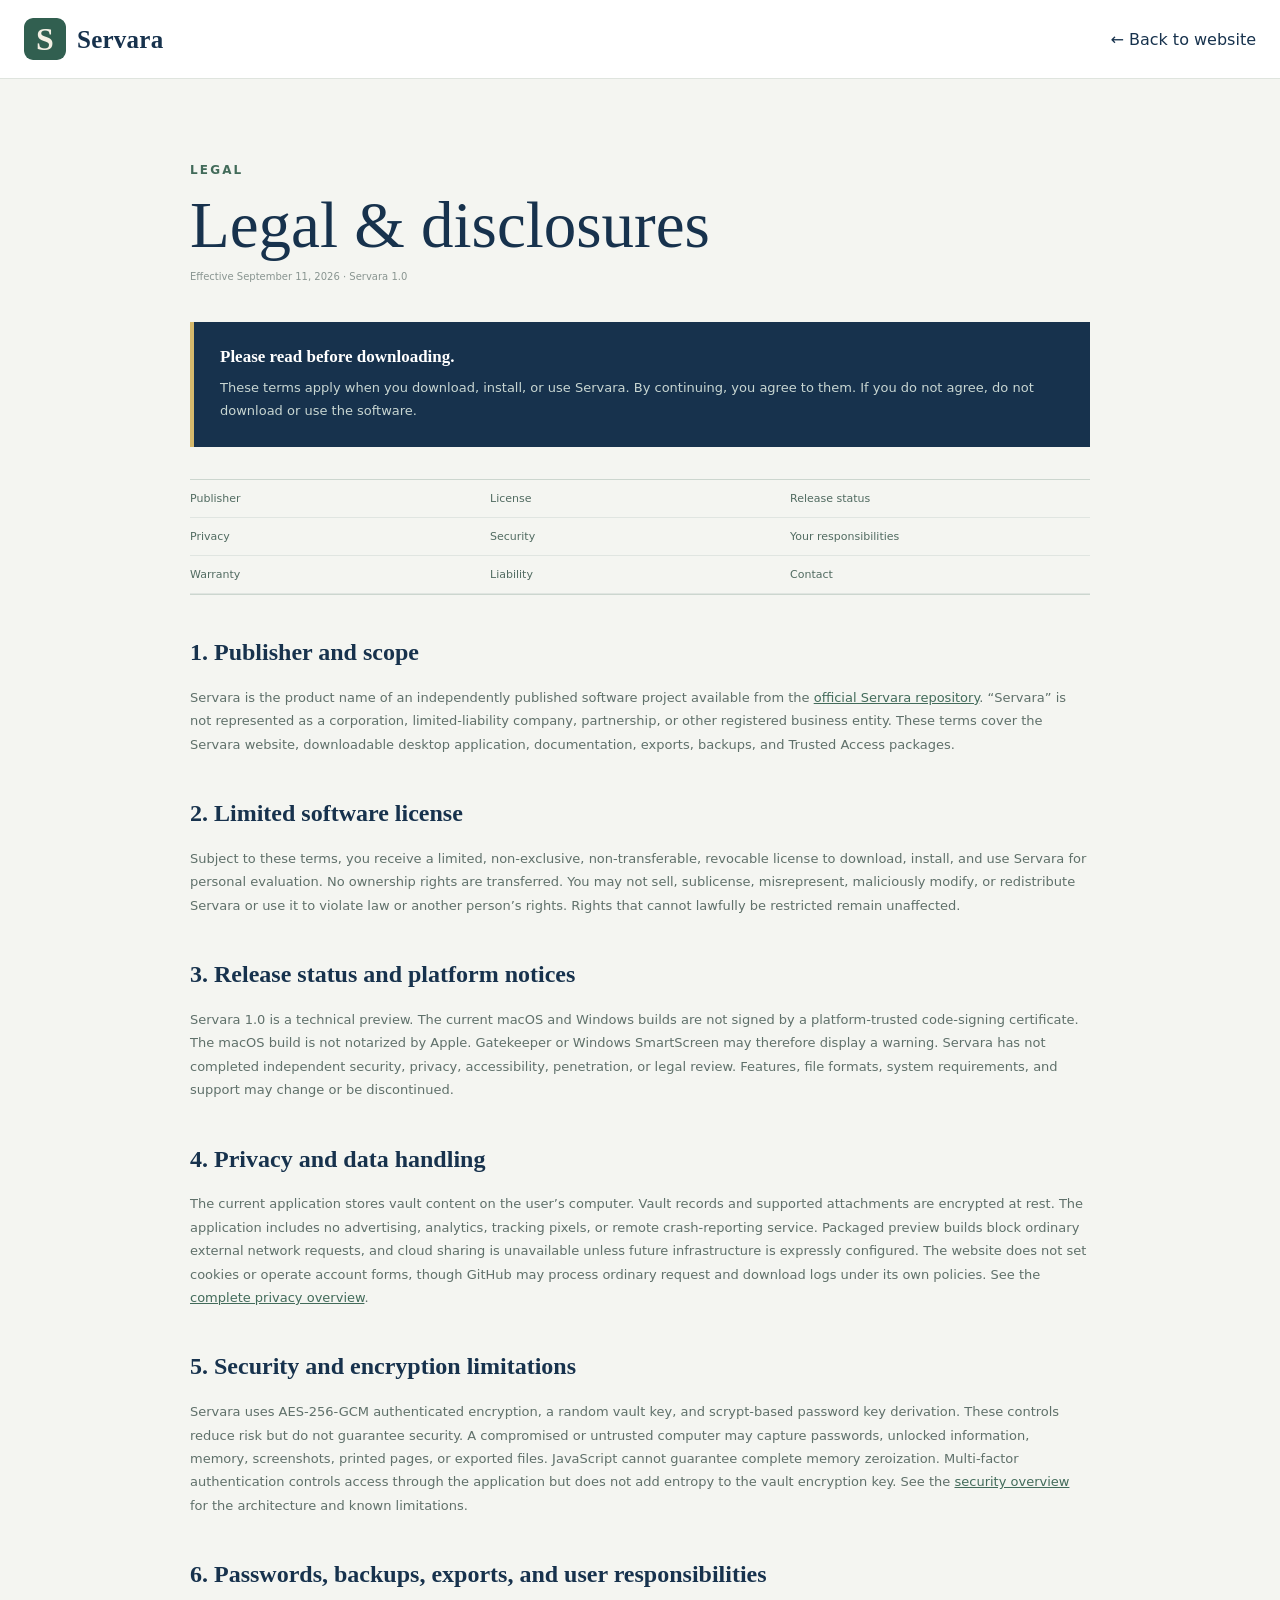
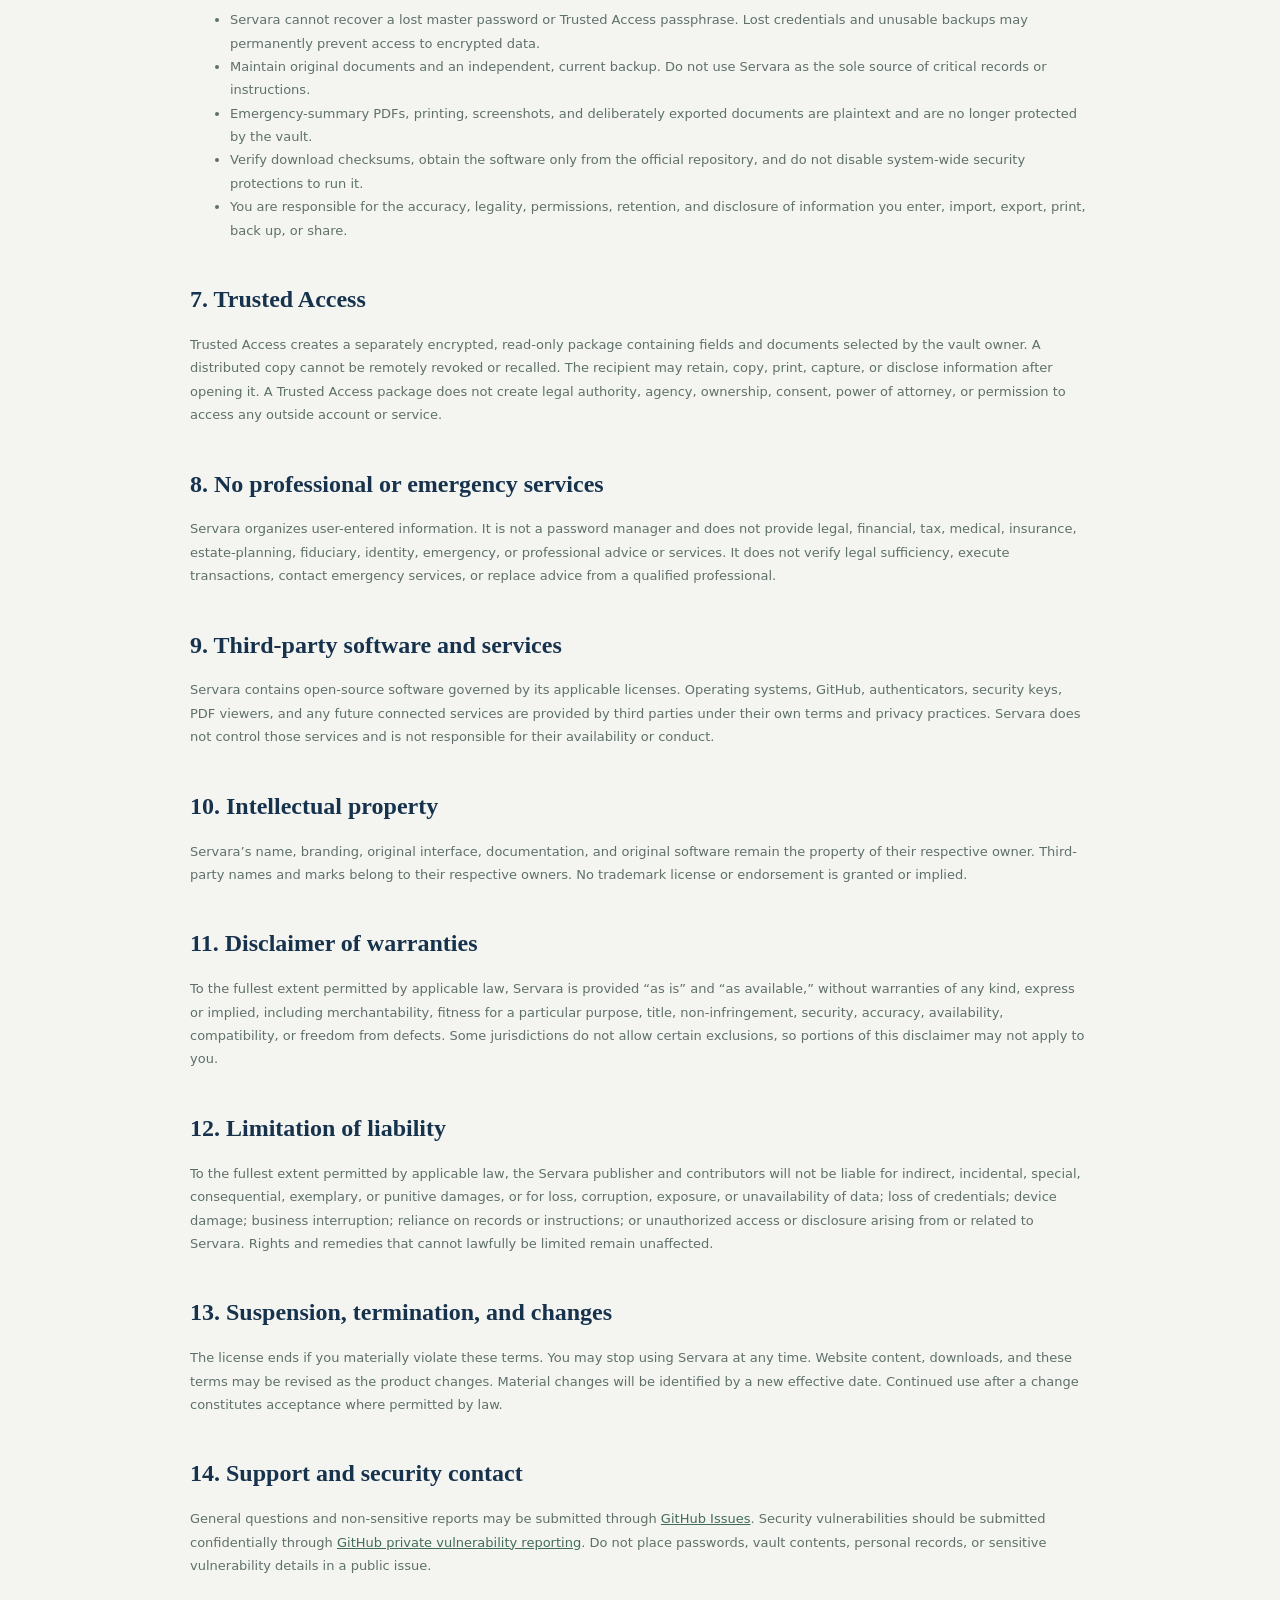
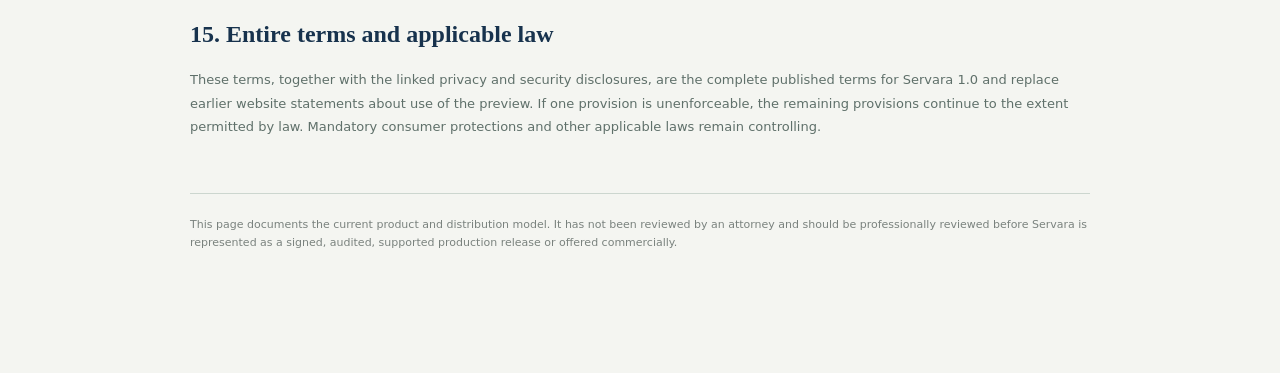
==== legal.html @ 9e3d4a1d "Add consolidated legal disclosures and simplify downloads" ====
<!doctype html>
<html lang="en">
  <head>
    <meta charset="UTF-8" />
    <meta name="viewport" content="width=device-width, initial-scale=1.0" />
    <meta
      name="description"
      content="Servara software terms, privacy information, security disclosures, and legal notices."
    />
    <link rel="icon" href="assets/servara-mark.svg" type="image/svg+xml" />
    <link rel="stylesheet" href="styles.css" />
    <title>Legal & Disclosures — Servara</title>
  </head>
  <body class="legal-page">
    <header class="site-header legal-header">
      <div class="nav-shell">
        <a class="wordmark" href="index.html"
          ><img src="assets/servara-mark.svg" alt="" width="42" height="42" /><span
            >Servara</span
          ></a
        ><a href="index.html">← Back to website</a>
      </div>
    </header>
    <main class="legal-main legal-complete">
      <span class="eyebrow">LEGAL</span>
      <h1>Legal & disclosures</h1>
      <p class="updated">Effective September 11, 2026 · Servara 1.0</p>

      <div class="legal-notice">
        <strong>Please read before downloading.</strong>
        <p>
          These terms apply when you download, install, or use Servara. By continuing, you agree to
          them. If you do not agree, do not download or use the software.
        </p>
      </div>

      <nav class="legal-toc" aria-label="Legal page contents">
        <a href="#publisher">Publisher</a><a href="#license">License</a
        ><a href="#release-status">Release status</a><a href="#privacy">Privacy</a
        ><a href="#security">Security</a><a href="#responsibilities">Your responsibilities</a
        ><a href="#warranty">Warranty</a><a href="#liability">Liability</a
        ><a href="#contact">Contact</a>
      </nav>

      <section id="publisher">
        <h2>1. Publisher and scope</h2>
        <p>
          Servara is the product name of an independently published software project available from
          the <a href="https://github.com/amrithasb/servara">official Servara repository</a>.
          “Servara” is not represented as a corporation, limited-liability company, partnership, or
          other registered business entity. These terms cover the Servara website, downloadable
          desktop application, documentation, exports, backups, and Trusted Access packages.
        </p>
      </section>

      <section id="license">
        <h2>2. Limited software license</h2>
        <p>
          Subject to these terms, you receive a limited, non-exclusive, non-transferable, revocable
          license to download, install, and use Servara for personal evaluation. No ownership rights
          are transferred. You may not sell, sublicense, misrepresent, maliciously modify, or
          redistribute Servara or use it to violate law or another person’s rights. Rights that
          cannot lawfully be restricted remain unaffected.
        </p>
      </section>

      <section id="release-status">
        <h2>3. Release status and platform notices</h2>
        <p>
          Servara 1.0 is a technical preview. The current macOS and Windows builds are not signed by
          a platform-trusted code-signing certificate. The macOS build is not notarized by Apple.
          Gatekeeper or Windows SmartScreen may therefore display a warning. Servara has not
          completed independent security, privacy, accessibility, penetration, or legal review.
          Features, file formats, system requirements, and support may change or be discontinued.
        </p>
      </section>

      <section id="privacy">
        <h2>4. Privacy and data handling</h2>
        <p>
          The current application stores vault content on the user’s computer. Vault records and
          supported attachments are encrypted at rest. The application includes no advertising,
          analytics, tracking pixels, or remote crash-reporting service. Packaged preview builds
          block ordinary external network requests, and cloud sharing is unavailable unless future
          infrastructure is expressly configured. The website does not set cookies or operate
          account forms, though GitHub may process ordinary request and download logs under its own
          policies. See the <a href="privacy.html">complete privacy overview</a>.
        </p>
      </section>

      <section id="security">
        <h2>5. Security and encryption limitations</h2>
        <p>
          Servara uses AES-256-GCM authenticated encryption, a random vault key, and scrypt-based
          password key derivation. These controls reduce risk but do not guarantee security. A
          compromised or untrusted computer may capture passwords, unlocked information, memory,
          screenshots, printed pages, or exported files. JavaScript cannot guarantee complete memory
          zeroization. Multi-factor authentication controls access through the application but does
          not add entropy to the vault encryption key. See the
          <a href="security.html">security overview</a> for the architecture and known limitations.
        </p>
      </section>

      <section id="responsibilities">
        <h2>6. Passwords, backups, exports, and user responsibilities</h2>
        <ul>
          <li>
            Servara cannot recover a lost master password or Trusted Access passphrase. Lost
            credentials and unusable backups may permanently prevent access to encrypted data.
          </li>
          <li>
            Maintain original documents and an independent, current backup. Do not use Servara as
            the sole source of critical records or instructions.
          </li>
          <li>
            Emergency-summary PDFs, printing, screenshots, and deliberately exported documents are
            plaintext and are no longer protected by the vault.
          </li>
          <li>
            Verify download checksums, obtain the software only from the official repository, and do
            not disable system-wide security protections to run it.
          </li>
          <li>
            You are responsible for the accuracy, legality, permissions, retention, and disclosure
            of information you enter, import, export, print, back up, or share.
          </li>
        </ul>
      </section>

      <section>
        <h2>7. Trusted Access</h2>
        <p>
          Trusted Access creates a separately encrypted, read-only package containing fields and
          documents selected by the vault owner. A distributed copy cannot be remotely revoked or
          recalled. The recipient may retain, copy, print, capture, or disclose information after
          opening it. A Trusted Access package does not create legal authority, agency, ownership,
          consent, power of attorney, or permission to access any outside account or service.
        </p>
      </section>

      <section>
        <h2>8. No professional or emergency services</h2>
        <p>
          Servara organizes user-entered information. It is not a password manager and does not
          provide legal, financial, tax, medical, insurance, estate-planning, fiduciary, identity,
          emergency, or professional advice or services. It does not verify legal sufficiency,
          execute transactions, contact emergency services, or replace advice from a qualified
          professional.
        </p>
      </section>

      <section>
        <h2>9. Third-party software and services</h2>
        <p>
          Servara contains open-source software governed by its applicable licenses. Operating
          systems, GitHub, authenticators, security keys, PDF viewers, and any future connected
          services are provided by third parties under their own terms and privacy practices.
          Servara does not control those services and is not responsible for their availability or
          conduct.
        </p>
      </section>

      <section>
        <h2>10. Intellectual property</h2>
        <p>
          Servara’s name, branding, original interface, documentation, and original software remain
          the property of their respective owner. Third-party names and marks belong to their
          respective owners. No trademark license or endorsement is granted or implied.
        </p>
      </section>

      <section id="warranty">
        <h2>11. Disclaimer of warranties</h2>
        <p>
          To the fullest extent permitted by applicable law, Servara is provided “as is” and “as
          available,” without warranties of any kind, express or implied, including merchantability,
          fitness for a particular purpose, title, non-infringement, security, accuracy,
          availability, compatibility, or freedom from defects. Some jurisdictions do not allow
          certain exclusions, so portions of this disclaimer may not apply to you.
        </p>
      </section>

      <section id="liability">
        <h2>12. Limitation of liability</h2>
        <p>
          To the fullest extent permitted by applicable law, the Servara publisher and contributors
          will not be liable for indirect, incidental, special, consequential, exemplary, or
          punitive damages, or for loss, corruption, exposure, or unavailability of data; loss of
          credentials; device damage; business interruption; reliance on records or instructions; or
          unauthorized access or disclosure arising from or related to Servara. Rights and remedies
          that cannot lawfully be limited remain unaffected.
        </p>
      </section>

      <section>
        <h2>13. Suspension, termination, and changes</h2>
        <p>
          The license ends if you materially violate these terms. You may stop using Servara at any
          time. Website content, downloads, and these terms may be revised as the product changes.
          Material changes will be identified by a new effective date. Continued use after a change
          constitutes acceptance where permitted by law.
        </p>
      </section>

      <section id="contact">
        <h2>14. Support and security contact</h2>
        <p>
          General questions and non-sensitive reports may be submitted through
          <a href="https://github.com/amrithasb/servara/issues">GitHub Issues</a>. Security
          vulnerabilities should be submitted confidentially through
          <a href="https://github.com/amrithasb/servara/security/advisories/new"
            >GitHub private vulnerability reporting</a
          >. Do not place passwords, vault contents, personal records, or sensitive vulnerability
          details in a public issue.
        </p>
      </section>

      <section>
        <h2>15. Entire terms and applicable law</h2>
        <p>
          These terms, together with the linked privacy and security disclosures, are the complete
          published terms for Servara 1.0 and replace earlier website statements about use of the
          preview. If one provision is unenforceable, the remaining provisions continue to the
          extent permitted by law. Mandatory consumer protections and other applicable laws remain
          controlling.
        </p>
      </section>

      <div class="legal-review-note">
        This page documents the current product and distribution model. It has not been reviewed by
        an attorney and should be professionally reviewed before Servara is represented as a signed,
        audited, supported production release or offered commercially.
      </div>
    </main>
  </body>
</html>
---- styles.css ----
:root {
  color: #19334b;
  background: #f4f5f1;
  font-family:
    Inter,
    ui-sans-serif,
    system-ui,
    -apple-system,
    BlinkMacSystemFont,
    'Segoe UI',
    sans-serif;
  font-synthesis: none;
  --navy: #17324d;
  --navy-deep: #10283d;
  --green: #668a78;
  --green-dark: #426b5a;
  --green-deep: #284c42;
  --green-soft: #e8f0ea;
  --cream: #f4f5f1;
  --cream-deep: #ecece4;
  --gold: #d5b96c;
  --border: #dfe4de;
  --muted: #667781;
  --white: #fff;
  --danger: #a85248;
  --shadow: 0 24px 70px rgba(20, 47, 39, 0.14);
}

* {
  box-sizing: border-box;
}
html {
  scroll-behavior: smooth;
}
body {
  margin: 0;
  min-width: 320px;
  overflow-x: hidden;
  color: var(--navy);
  background: var(--cream);
}
body.dialog-open {
  overflow: hidden;
}
a {
  color: inherit;
  text-decoration: none;
}
button,
input {
  font: inherit;
}
button,
a {
  -webkit-tap-highlight-color: transparent;
}
img {
  max-width: 100%;
  display: block;
}
::selection {
  color: white;
  background: var(--green-dark);
}
:focus-visible {
  outline: 3px solid rgba(47, 117, 97, 0.4);
  outline-offset: 3px;
}
.sr-only {
  position: absolute;
  width: 1px;
  height: 1px;
  padding: 0;
  margin: -1px;
  overflow: hidden;
  clip: rect(0, 0, 0, 0);
  white-space: nowrap;
  border: 0;
}
.skip-link {
  position: fixed;
  left: 16px;
  top: -80px;
  z-index: 100;
  padding: 12px 18px;
  border-radius: 8px;
  color: white;
  background: var(--navy);
  transition: top 0.2s;
}
.skip-link:focus {
  top: 16px;
}
.shell {
  width: min(1180px, calc(100% - 48px));
  margin-inline: auto;
}
.section {
  padding: 120px 0;
}
.eyebrow {
  display: inline-block;
  color: var(--green-dark);
  font-size: 12px;
  font-weight: 800;
  letter-spacing: 0.18em;
  text-transform: uppercase;
}
.eyebrow.light {
  color: #a9c8b8;
}

.site-header {
  position: fixed;
  inset: 0 0 auto;
  z-index: 50;
  padding: 18px 0;
  color: white;
  transition: 0.25s ease;
}
.site-header.scrolled {
  padding: 10px 0;
  color: var(--navy);
  background: rgba(244, 245, 241, 0.92);
  border-bottom: 1px solid rgba(23, 50, 77, 0.08);
  backdrop-filter: blur(18px);
}
.nav-shell {
  width: min(1260px, calc(100% - 48px));
  margin-inline: auto;
  display: flex;
  align-items: center;
  justify-content: space-between;
}
.wordmark {
  display: inline-flex;
  align-items: center;
  gap: 11px;
  font:
    700 25px/1 'Times New Roman',
    Times,
    serif;
  letter-spacing: 0.01em;
}
.wordmark img {
  border-radius: 9px;
}
#site-nav {
  display: flex;
  align-items: center;
  gap: 32px;
  font-size: 13px;
  font-weight: 650;
}
#site-nav a {
  opacity: 0.78;
  transition:
    opacity 0.18s,
    transform 0.18s;
}
#site-nav a:hover {
  opacity: 1;
  transform: translateY(-1px);
}
#site-nav .nav-download {
  padding: 11px 18px;
  opacity: 1;
  border: 1px solid rgba(255, 255, 255, 0.35);
  border-radius: 10px;
}
.site-header.scrolled #site-nav .nav-download {
  color: white;
  background: var(--green-dark);
  border-color: var(--green-dark);
}
.menu-button {
  display: none;
  width: 44px;
  height: 44px;
  padding: 11px;
  border: 0;
  border-radius: 10px;
  background: transparent;
}
.menu-button > span:not(.sr-only) {
  display: block;
  height: 2px;
  margin: 5px 0;
  background: currentColor;
}

.hero {
  position: relative;
  min-height: 760px;
  padding: 145px 0 82px;
  overflow: hidden;
  color: white;
  background: linear-gradient(110deg, #122c43 0%, #16364a 68%, #21463f 100%);
}
.hero::before {
  content: '';
  position: absolute;
  inset: 0;
  opacity: 0.08;
  background-image:
    linear-gradient(rgba(255, 255, 255, 0.05) 1px, transparent 1px),
    linear-gradient(90deg, rgba(255, 255, 255, 0.05) 1px, transparent 1px);
  background-size: 96px 96px;
  mask-image: linear-gradient(to right, #000, transparent 70%);
}
.hero-glow {
  display: none;
}
.glow-one {
  width: 620px;
  height: 620px;
  right: -180px;
  top: -220px;
  background: rgba(112, 156, 133, 0.16);
}
.glow-two {
  width: 420px;
  height: 420px;
  left: 33%;
  bottom: -330px;
  background: rgba(213, 185, 108, 0.12);
}
.hero-grid {
  position: relative;
  z-index: 1;
  display: grid;
  grid-template-columns: minmax(400px, 0.92fr) minmax(0, 1.18fr);
  align-items: center;
  gap: 64px;
}
.status-pill {
  display: inline-flex;
  align-items: center;
  gap: 9px;
  padding: 0;
  color: #dbe9e1;
  background: transparent;
  font-size: 11px;
  font-weight: 700;
  letter-spacing: 0.1em;
  text-transform: uppercase;
}
.status-pill span {
  width: 6px;
  height: 6px;
  border-radius: 50%;
  background: #8fc4a5;
}
.hero h1 {
  max-width: 520px;
  margin: 28px 0 24px;
  font:
    500 clamp(48px, 4.8vw, 68px)/1.02 Georgia,
    'Times New Roman',
    serif;
  letter-spacing: -0.035em;
}
.hero-lede {
  max-width: 500px;
  margin: 0;
  color: #c6d4d1;
  font-size: 16px;
  line-height: 1.7;
}
.hero-actions {
  display: flex;
  align-items: center;
  gap: 13px;
  margin-top: 36px;
}
.button {
  min-height: 52px;
  display: inline-flex;
  align-items: center;
  justify-content: center;
  gap: 10px;
  padding: 0 23px;
  border: 1px solid transparent;
  border-radius: 7px;
  cursor: pointer;
  font-size: 13px;
  font-weight: 750;
  transition:
    transform 0.18s,
    box-shadow 0.18s,
    background 0.18s;
}
.button:hover {
  transform: translateY(-1px);
}
.button svg {
  width: 18px;
  height: 18px;
  fill: none;
  stroke: currentColor;
  stroke-width: 1.8;
  stroke-linecap: round;
  stroke-linejoin: round;
}
.button.primary {
  color: var(--green-deep);
  background: #e6f0e9;
  box-shadow: 0 12px 30px rgba(0, 0, 0, 0.18);
}
.button.primary:hover {
  background: white;
  box-shadow: 0 15px 35px rgba(0, 0, 0, 0.22);
}
.button.secondary {
  color: white;
  border-color: rgba(255, 255, 255, 0.26);
  background: rgba(255, 255, 255, 0.035);
}
.button.secondary:hover {
  background: rgba(255, 255, 255, 0.09);
}
.button.secondary.dark {
  color: var(--navy);
  border-color: #b8c6bd;
  background: white;
}
.button.full {
  width: 100%;
}
.button.disabled {
  opacity: 0.42;
  pointer-events: none;
}
.hero-notes {
  display: flex;
  flex-wrap: wrap;
  gap: 18px;
  margin-top: 25px;
  color: #9fb3b0;
  font-size: 11px;
}
.hero-notes span {
  display: inline-flex;
  align-items: center;
  gap: 7px;
}
.hero-notes i {
  width: 5px;
  height: 5px;
  border-radius: 50%;
  background: #82ad96;
}

.product-frame {
  position: relative;
  width: 100%;
  max-width: 700px;
  justify-self: end;
  overflow: hidden;
  color: #234154;
  background: #f5f7f3;
  border: 1px solid rgba(255, 255, 255, 0.17);
  border-radius: 10px;
  box-shadow: 0 30px 70px rgba(0, 0, 0, 0.28);
}
.window-bar {
  height: 42px;
  display: grid;
  grid-template-columns: 1fr auto 1fr;
  align-items: center;
  padding: 0 15px;
  color: #7e8c8c;
  background: #fcfdfb;
  border-bottom: 1px solid #e1e6e1;
  font-size: 10px;
}
.window-dots {
  display: flex;
  gap: 6px;
}
.window-dots i {
  width: 8px;
  height: 8px;
  border-radius: 50%;
  background: #d2d8d2;
}
.window-lock {
  justify-self: end;
  color: #5e7c6c;
}
.app-preview {
  height: 440px;
  display: grid;
  grid-template-columns: 145px 1fr;
}
.preview-sidebar {
  padding: 18px 12px;
  color: #a8bdb9;
  background: #18334c;
}
.preview-brand {
  display: flex;
  align-items: center;
  gap: 8px;
  margin: 0 5px 28px;
  color: white;
  font:
    600 14px Georgia,
    serif;
}
.preview-brand b {
  width: 25px;
  height: 25px;
  display: grid;
  place-items: center;
  border-radius: 5px;
  color: #345f50;
  background: #e1eee6;
  font:
    700 18px/1 'Times New Roman',
    Times,
    serif;
}
.preview-sidebar > small {
  display: block;
  margin: 18px 7px 7px;
  color: #78918f;
  font-size: 7px;
  font-weight: 800;
  letter-spacing: 0.16em;
}
.preview-nav {
  display: flex;
  align-items: center;
  gap: 8px;
  padding: 8px;
  border-radius: 7px;
  font-size: 9px;
}
.preview-nav.active {
  color: #254b40;
  background: #f1f5f1;
}
.preview-topbar {
  height: 42px;
  display: flex;
  align-items: center;
  justify-content: space-between;
  padding: 0 20px;
  color: #82908f;
  background: #f9faf7;
  border-bottom: 1px solid #e5e8e3;
  font-size: 8px;
}
.preview-content {
  padding: 22px;
}
.welcome-card {
  position: relative;
  overflow: hidden;
  padding: 24px;
  color: white;
  background: #294f47;
  border-radius: 14px;
}
.welcome-card small,
.preview-bottom small {
  font-size: 7px;
  font-weight: 800;
  letter-spacing: 0.16em;
}
.welcome-card h2 {
  margin: 9px 0 5px;
  font:
    500 25px Georgia,
    serif;
}
.welcome-card p {
  margin: 0;
  color: #c6d5ce;
  font-size: 9px;
}
.orbit {
  position: absolute;
  border: 18px solid rgba(255, 255, 255, 0.12);
  border-radius: 50%;
}
.orbit-one {
  width: 145px;
  height: 145px;
  right: -15px;
  top: -62px;
}
.orbit-two {
  width: 80px;
  height: 80px;
  right: 18px;
  top: -25px;
  border-color: rgba(143, 178, 157, 0.28);
}
.readiness-card {
  position: relative;
  z-index: 2;
  width: 88%;
  margin: -12px auto 0;
  padding: 14px;
  display: grid;
  grid-template-columns: auto 1fr auto;
  align-items: center;
  gap: 12px;
  background: white;
  border: 1px solid #dfe5df;
  border-radius: 12px;
  box-shadow: 0 8px 24px rgba(30, 54, 44, 0.08);
}
.score {
  width: 48px;
  height: 48px;
  display: grid;
  place-items: center;
  border: 6px solid #80aa91;
  border-right-color: #e1e8e2;
  border-radius: 50%;
  font:
    600 15px Georgia,
    serif;
}
.score small {
  font-size: 8px;
}
.readiness-card b {
  font:
    600 11px Georgia,
    serif;
}
.readiness-card p {
  margin: 3px 0 0;
  color: #879292;
  font-size: 7px;
}
.mini-button {
  padding: 8px 10px;
  color: white;
  background: #456f5f;
  border-radius: 6px;
  font-size: 7px;
}
.preview-stats {
  display: grid;
  grid-template-columns: repeat(3, 1fr);
  gap: 8px;
  margin-top: 15px;
}
.preview-stats div {
  padding: 12px;
  background: white;
  border: 1px solid #e0e5df;
  border-radius: 9px;
}
.preview-stats span,
.preview-stats small {
  display: block;
}
.preview-stats span {
  font:
    600 12px Georgia,
    serif;
}
.preview-stats small {
  margin-top: 3px;
  color: #85918f;
  font-size: 7px;
}
.preview-bottom {
  display: grid;
  grid-template-columns: 1.2fr 0.8fr;
  gap: 9px;
  margin-top: 10px;
}
.preview-bottom > div {
  padding: 15px;
  background: white;
  border: 1px solid #e0e5df;
  border-radius: 10px;
}
.preview-bottom small,
.preview-bottom b {
  display: block;
}
.preview-bottom small {
  color: #789087;
}
.preview-bottom b {
  margin: 7px 0 9px;
  font:
    600 12px Georgia,
    serif;
}
.preview-bottom span {
  display: block;
  height: 5px;
  margin-top: 7px;
  border-radius: 5px;
  background: #edf1ed;
}
.preview-bottom span:last-child {
  width: 68%;
}

.trust-strip {
  padding: 28px 0;
  background: #e7eee8;
  border-bottom: 1px solid #d8e3db;
}
.trust-grid {
  display: grid;
  grid-template-columns: 1fr repeat(3, 1.25fr);
  align-items: center;
  gap: 34px;
}
.trust-grid > p {
  color: #6d7f78;
  font-size: 13px;
  line-height: 1.5;
}
.trust-grid div {
  padding-left: 20px;
  border-left: 1px solid #c6d4ca;
}
.trust-grid strong,
.trust-grid span {
  display: block;
}
.trust-grid strong {
  font:
    600 14px Georgia,
    serif;
}
.trust-grid span {
  margin-top: 5px;
  color: #71817d;
  font-size: 10px;
  line-height: 1.5;
}

.section-heading {
  max-width: 730px;
  margin-bottom: 58px;
}
.section-heading h2,
.security-heading h2,
.story-copy h2,
.download-heading h2,
.faq-heading h2 {
  margin: 16px 0 21px;
  font:
    500 clamp(37px, 4.5vw, 56px)/1.06 Georgia,
    serif;
  letter-spacing: -0.035em;
}
.section-heading p,
.security-heading > p,
.download-heading p {
  max-width: 650px;
  margin: 0;
  color: var(--muted);
  font-size: 16px;
  line-height: 1.75;
}
.capability-list {
  border-top: 1px solid #cfd8d1;
  border-bottom: 1px solid #cfd8d1;
}
.capability {
  display: grid;
  grid-template-columns: minmax(190px, 0.75fr) minmax(320px, 1.35fr) minmax(210px, 0.8fr);
  gap: 50px;
  align-items: start;
  padding: 31px 4px;
}
.capability + .capability {
  border-top: 1px solid #d9dfda;
}
.capability-name span {
  display: block;
  margin-bottom: 8px;
  color: var(--green-dark);
  font-size: 9px;
  font-weight: 800;
  letter-spacing: 0.15em;
  text-transform: uppercase;
}
.capability h3 {
  margin: 0;
  font:
    600 23px/1.2 'Times New Roman',
    Times,
    serif;
}
.capability > p {
  margin: 0;
  color: #516672;
  font-size: 13px;
  line-height: 1.65;
}
.capability ul {
  margin: 0;
  padding: 0;
  color: #6a7b76;
  list-style: none;
  font-size: 11px;
  line-height: 1.55;
}
.capability li + li {
  margin-top: 7px;
}
.capability li::before {
  content: '—';
  margin-right: 8px;
  color: #8aa294;
}

.access-section {
  overflow: hidden;
  color: white;
  background: #173c45;
}
.access-grid {
  display: grid;
  grid-template-columns: 0.82fr 1.18fr;
  align-items: center;
  gap: 74px;
}
.access-copy h2 {
  margin: 18px 0 23px;
  font:
    500 clamp(40px, 4.8vw, 62px)/1.04 Georgia,
    serif;
  letter-spacing: -0.035em;
}
.access-copy > p {
  color: #bdd0cb;
  font-size: 15px;
  line-height: 1.8;
}
.access-copy ul {
  margin: 30px 0 0;
  padding: 0;
  list-style: none;
}
.access-copy li {
  display: flex;
  gap: 12px;
  padding: 12px 0;
  color: #d5e0dd;
  border-bottom: 1px solid rgba(255, 255, 255, 0.09);
  font-size: 12px;
}
.access-copy li span {
  color: #9fc5b0;
}
.access-visual {
  position: relative;
  padding: 16px;
  background: rgba(255, 255, 255, 0.07);
  border: 1px solid rgba(255, 255, 255, 0.12);
  border-radius: 10px;
}
.access-visual img {
  width: 100%;
  border-radius: 11px;
}
.floating-note {
  position: absolute;
  right: -26px;
  bottom: -30px;
  padding: 16px 22px;
  color: var(--navy);
  background: #f4efe3;
  border-radius: 12px;
  box-shadow: 0 18px 45px rgba(0, 0, 0, 0.24);
  transform: rotate(-1.5deg);
}
.floating-note b,
.floating-note span {
  display: block;
}
.floating-note b {
  font:
    600 15px Georgia,
    serif;
}
.floating-note span {
  margin-top: 4px;
  color: #6d7a75;
  font-size: 9px;
}

.security-section {
  background: #eef2ed;
}
.security-heading {
  max-width: 780px;
}
.security-layout {
  display: grid;
  grid-template-columns: 1fr 1fr;
  gap: 70px;
  align-items: center;
  margin-top: 60px;
}
.security-diagram {
  position: relative;
  min-height: 520px;
  display: grid;
  place-items: center;
}
.diagram-ring {
  position: absolute;
  border: 1px solid #bfcec3;
  border-radius: 50%;
}
.ring-three {
  width: 470px;
  height: 470px;
}
.ring-two {
  width: 340px;
  height: 340px;
  border-style: dashed;
  animation: rotate 45s linear infinite;
}
.ring-one {
  width: 230px;
  height: 230px;
  background: rgba(255, 255, 255, 0.34);
  border-color: #afc5b5;
}
.diagram-core {
  position: relative;
  z-index: 2;
  width: 150px;
  height: 150px;
  display: flex;
  flex-direction: column;
  align-items: center;
  justify-content: center;
  background: white;
  border-radius: 42px;
  box-shadow: var(--shadow);
}
.diagram-core img {
  width: 52px;
  margin-bottom: 10px;
  border-radius: 14px;
}
.diagram-core b {
  font:
    600 13px Georgia,
    serif;
}
.diagram-core span {
  margin-top: 3px;
  color: var(--muted);
  font-size: 8px;
}
.diagram-label {
  position: absolute;
  z-index: 3;
  padding: 9px 12px;
  color: #446658;
  background: white;
  border: 1px solid #d7e1d9;
  border-radius: 8px;
  box-shadow: 0 8px 20px rgba(30, 54, 44, 0.06);
  font-size: 9px;
}
.label-one {
  top: 44px;
  left: 60px;
}
.label-two {
  right: 10px;
  top: 225px;
}
.label-three {
  left: 5px;
  bottom: 78px;
}
@keyframes rotate {
  to {
    transform: rotate(360deg);
  }
}
.security-list article {
  display: grid;
  grid-template-columns: 40px 1fr;
  gap: 18px;
  padding: 24px 0;
  border-bottom: 1px solid #d5dfd7;
}
.security-list article > span {
  color: #82a28f;
  font:
    13px Georgia,
    serif;
}
.security-list h3 {
  margin: 0 0 8px;
  font:
    600 19px Georgia,
    serif;
}
.security-list p {
  margin: 0;
  color: var(--muted);
  font-size: 12px;
  line-height: 1.65;
}
.security-note {
  margin-top: 55px;
  display: grid;
  grid-template-columns: auto 1fr auto;
  gap: 24px;
  align-items: center;
  padding: 25px 28px;
  background: #f5eee3;
  border: 1px solid #e4d7c2;
  border-radius: 14px;
}
.security-note strong {
  color: #8d6847;
  font:
    600 15px Georgia,
    serif;
}
.security-note p {
  margin: 0;
  color: #716b61;
  font-size: 11px;
  line-height: 1.6;
}
.security-note a {
  color: #7c654f;
  font-size: 11px;
  font-weight: 750;
  white-space: nowrap;
}

.story-section {
  background: white;
}
.story-grid {
  display: grid;
  grid-template-columns: 1fr 0.8fr;
  gap: 84px;
  align-items: center;
}
.story-copy p {
  color: var(--muted);
  font-size: 14px;
  line-height: 1.8;
}
.story-copy .story-lede {
  color: #405967;
  font-size: 17px;
  font-family: inherit;
  font-weight: 550;
}
.project-card {
  padding: 40px;
  color: white;
  background: #17324d;
  border: 1px solid rgba(255, 255, 255, 0.1);
  border-radius: 10px;
  box-shadow: 0 20px 45px rgba(23, 50, 77, 0.16);
}
.project-card-top {
  display: flex;
  justify-content: space-between;
  color: #9bb4af;
  font-size: 9px;
  font-weight: 800;
  letter-spacing: 0.16em;
}
.project-card-top i {
  color: var(--gold);
  font-style: normal;
}
.project-card dl {
  display: grid;
  grid-template-columns: 1fr 1fr;
  margin: 30px 0;
  border: 1px solid rgba(255, 255, 255, 0.12);
  border-radius: 13px;
}
.project-card dl div {
  padding: 24px;
}
.project-card dl div:nth-child(odd) {
  border-right: 1px solid rgba(255, 255, 255, 0.12);
}
.project-card dl div:nth-child(-n + 2) {
  border-bottom: 1px solid rgba(255, 255, 255, 0.12);
}
.project-card dt {
  font:
    500 35px Georgia,
    serif;
}
.project-card dd {
  margin: 4px 0 0;
  color: #9fb5b0;
  font-size: 9px;
}
.tool-list {
  display: flex;
  flex-wrap: wrap;
  gap: 7px;
}
.tool-list span {
  padding: 7px 9px;
  color: #d7e4df;
  background: rgba(255, 255, 255, 0.07);
  border-radius: 6px;
  font-size: 8px;
}
.project-card > p {
  margin: 28px 0 0;
  color: #a8bbb7;
  font-size: 10px;
  line-height: 1.6;
}

.testing-section {
  padding-top: 0;
  background: white;
}
.testing-card {
  padding: 60px;
  color: white;
  background: #294f47;
  border-radius: 10px;
}
.testing-card h2 {
  margin: 15px 0 40px;
  font:
    500 clamp(35px, 4vw, 52px)/1.04 Georgia,
    serif;
}
.test-flow {
  display: flex;
  align-items: center;
  justify-content: space-between;
  gap: 7px;
  padding: 25px;
  color: #d6e3de;
  background: rgba(255, 255, 255, 0.06);
  border: 1px solid rgba(255, 255, 255, 0.1);
  border-radius: 13px;
  font-size: 10px;
}
.test-flow i {
  color: #7fa38f;
  font-style: normal;
}
.testing-card > p {
  max-width: 650px;
  margin: 25px 0 0;
  color: #afc4bd;
  font-size: 12px;
  line-height: 1.7;
}

.download-section {
  background: var(--cream);
}
.download-heading {
  max-width: 720px;
  margin-bottom: 46px;
}
.download-grid {
  display: grid;
  grid-template-columns: 1fr 1fr;
  gap: 18px;
}
.download-card {
  position: relative;
  padding: 38px;
  background: white;
  border: 1px solid var(--border);
  border-radius: 10px;
}
.download-card.detected {
  box-shadow:
    0 0 0 2px #7b9d89,
    var(--shadow);
}
.recommended-label {
  color: #789085;
  font-size: 8px;
  font-weight: 800;
  letter-spacing: 0.16em;
}
.platform-icon {
  width: 56px;
  height: 56px;
  display: grid;
  place-items: center;
  margin: 30px 0 20px;
  color: white;
  background: var(--navy);
  border-radius: 16px;
  font-size: 25px;
}
.platform-icon svg {
  width: 27px;
  height: 27px;
  fill: none;
  stroke: currentColor;
  stroke-width: 1.7;
  stroke-linecap: round;
  stroke-linejoin: round;
}
.platform-icon .windows-mark {
  fill: currentColor;
  stroke: none;
}
.download-card h3 {
  margin: 0 0 10px;
  font:
    600 28px Georgia,
    serif;
}
.download-card > p {
  min-height: 45px;
  margin: 0 0 26px;
  color: var(--muted);
  font-size: 12px;
  line-height: 1.6;
}
.download-card > small {
  display: block;
  margin-top: 13px;
  color: #84908d;
  text-align: center;
  font-size: 9px;
}
.download-card details {
  margin-top: 25px;
  border-top: 1px solid var(--border);
}
.download-card summary {
  padding: 18px 0 0;
  color: #667872;
  cursor: pointer;
  font-size: 10px;
  font-weight: 700;
}
.checksum {
  display: flex;
  align-items: center;
  gap: 8px;
  margin-top: 10px;
  padding: 10px;
  background: #f3f5f2;
  border-radius: 8px;
}
.checksum code {
  min-width: 0;
  overflow: hidden;
  color: #5d6d68;
  font-size: 8px;
  text-overflow: ellipsis;
}
.checksum button {
  flex: none;
  padding: 5px 8px;
  color: var(--green-dark);
  border: 0;
  border-radius: 5px;
  background: #e0e9e2;
  cursor: pointer;
  font-size: 8px;
}
.install-note {
  display: grid;
  grid-template-columns: auto 1fr auto;
  gap: 18px;
  align-items: center;
  margin-top: 20px;
  padding: 23px 26px;
  background: #f5eee3;
  border: 1px solid #e5d8c3;
  border-radius: 14px;
}
.install-note > span {
  width: 30px;
  height: 30px;
  display: grid;
  place-items: center;
  color: #8d6847;
  border: 1px solid #cbb89c;
  border-radius: 50%;
  font:
    600 14px Georgia,
    serif;
}
.install-note strong {
  font:
    600 14px Georgia,
    serif;
}
.install-note p {
  margin: 4px 0 0;
  color: #746c61;
  font-size: 10px;
  line-height: 1.55;
}
.install-note button {
  color: #765e47;
  border: 0;
  background: none;
  cursor: pointer;
  font-size: 10px;
  font-weight: 750;
}

.faq-section {
  background: #e9efea;
}
.faq-grid {
  display: grid;
  grid-template-columns: 0.75fr 1.25fr;
  gap: 100px;
}
.faq-heading h2 {
  font-size: clamp(36px, 4vw, 52px);
}
.faq-list details {
  border-bottom: 1px solid #ccd8cf;
}
.faq-list summary {
  position: relative;
  padding: 24px 35px 24px 0;
  cursor: pointer;
  list-style: none;
  font:
    600 17px Georgia,
    serif;
}
.faq-list summary::-webkit-details-marker {
  display: none;
}
.faq-list summary::after {
  content: '+';
  position: absolute;
  right: 4px;
  font:
    24px/1 Georgia,
    serif;
  color: #75917f;
}
.faq-list details[open] summary::after {
  content: '−';
}
.faq-list p {
  margin: -6px 35px 25px 0;
  color: var(--muted);
  font-size: 12px;
  line-height: 1.75;
}

.closing-section {
  padding: 90px 0;
  color: white;
  background: var(--navy);
}
.closing-card {
  display: flex;
  flex-direction: column;
  align-items: center;
  text-align: center;
}
.closing-card img {
  margin-bottom: 28px;
  border-radius: 10px;
}
.closing-card h2 {
  margin: 16px 0;
  font:
    500 clamp(40px, 5vw, 60px)/1.04 Georgia,
    serif;
}
.closing-card p {
  margin: 0 0 30px;
  color: #aabdbb;
  font-size: 14px;
}
.light-button {
  color: var(--navy);
  background: white;
}
footer {
  padding: 70px 0 25px;
  color: #a6b8b5;
  background: #0d2234;
}
.footer-grid {
  display: grid;
  grid-template-columns: 2fr repeat(3, 1fr);
  gap: 70px;
}
.footer-wordmark {
  color: white;
}
.footer-grid > div:first-child p {
  max-width: 280px;
  color: #7e9694;
  font-size: 11px;
  line-height: 1.7;
}
.footer-grid > div:not(:first-child) {
  display: flex;
  flex-direction: column;
  gap: 12px;
  font-size: 10px;
}
.footer-grid strong {
  margin-bottom: 7px;
  color: white;
  font:
    600 13px Georgia,
    serif;
}
.footer-grid a {
  transition: color 0.15s;
}
.footer-grid a:hover {
  color: white;
}
.footer-bottom {
  margin-top: 55px;
  padding-top: 22px;
  display: flex;
  justify-content: space-between;
  border-top: 1px solid rgba(255, 255, 255, 0.08);
  color: #738c89;
  font-size: 9px;
}

dialog {
  width: min(540px, calc(100% - 32px));
  padding: 40px;
  color: var(--navy);
  background: white;
  border: 0;
  border-radius: 10px;
  box-shadow: 0 30px 90px rgba(0, 0, 0, 0.35);
}
dialog::backdrop {
  background: rgba(10, 27, 39, 0.72);
  backdrop-filter: blur(5px);
}
.dialog-close {
  position: absolute;
  top: 15px;
  right: 17px;
  width: 36px;
  height: 36px;
  color: #75847f;
  background: #eef2ee;
  border: 0;
  border-radius: 50%;
  cursor: pointer;
  font-size: 22px;
}
.dialog-icon {
  width: 54px;
  height: 54px;
  display: grid;
  place-items: center;
  margin-bottom: 25px;
  color: var(--green-dark);
  background: var(--green-soft);
  border-radius: 15px;
  font-size: 25px;
}
dialog h2 {
  margin: 10px 0 15px;
  font:
    600 30px/1.1 Georgia,
    serif;
}
dialog > p:not(.eyebrow) {
  color: var(--muted);
  font-size: 12px;
  line-height: 1.7;
}
.download-dialog label {
  display: flex;
  gap: 10px;
  margin: 23px 0;
  padding: 15px;
  color: #566b64;
  background: #f4f6f3;
  border-radius: 10px;
  font-size: 11px;
  line-height: 1.5;
}
.download-dialog input {
  margin-top: 2px;
  accent-color: var(--green-dark);
}
.download-dialog > small {
  display: block;
  margin-top: 15px;
  color: #89938f;
  text-align: center;
  font-size: 9px;
}
.download-dialog > small a {
  text-decoration: underline;
}
.install-tabs {
  display: flex;
  gap: 8px;
  margin: 24px 0 18px;
  padding: 5px;
  background: #eef2ee;
  border-radius: 9px;
}
.install-tabs button {
  flex: 1;
  padding: 9px;
  color: #6b7d76;
  background: transparent;
  border: 0;
  border-radius: 7px;
  cursor: pointer;
  font-size: 10px;
  font-weight: 700;
}
.install-tabs button[aria-selected='true'] {
  color: var(--green-deep);
  background: white;
  box-shadow: 0 3px 10px rgba(30, 54, 44, 0.08);
}
.install-dialog ol {
  padding-left: 20px;
  color: #5f706a;
  font-size: 11px;
  line-height: 1.65;
}
.install-dialog li {
  margin: 10px 0;
  padding-left: 5px;
}
.install-caution {
  margin-top: 20px;
  padding: 12px;
  color: #805f42 !important;
  background: #f5eee3;
  border-radius: 8px;
  font-weight: 650;
}
.legal-page {
  min-height: 100vh;
  background: #f4f5f1;
}
.legal-header {
  position: static;
  color: var(--navy);
  background: white;
  border-bottom: 1px solid var(--border);
}
.legal-main {
  width: min(760px, calc(100% - 40px));
  margin: 0 auto;
  padding: 80px 0 120px;
}
.legal-main h1 {
  margin: 15px 0 10px;
  font:
    500 clamp(42px, 7vw, 65px)/1 Georgia,
    serif;
}
.legal-main .updated {
  color: #899591;
  font-size: 10px;
}
.legal-main section {
  margin-top: 44px;
}
.legal-main h2 {
  font:
    600 24px Georgia,
    serif;
}
.legal-main p,
.legal-main li {
  color: #5f706a;
  font-size: 13px;
  line-height: 1.8;
}
.legal-main a {
  color: var(--green-dark);
  text-decoration: underline;
}
.legal-complete {
  width: min(900px, calc(100% - 40px));
}
.legal-notice {
  margin-top: 36px;
  padding: 24px 26px;
  color: white;
  background: var(--navy);
  border-left: 4px solid var(--gold);
}
.legal-notice strong {
  font:
    700 17px/1.3 'Times New Roman',
    Times,
    serif;
}
.legal-notice p {
  margin: 8px 0 0;
  color: #c8d6d2;
}
.legal-toc {
  display: grid;
  grid-template-columns: repeat(3, 1fr);
  gap: 0;
  margin-top: 32px;
  border-top: 1px solid #ccd6cf;
  border-bottom: 1px solid #ccd6cf;
}
.legal-toc a {
  padding: 12px 8px 12px 0;
  color: #516b61;
  border-bottom: 1px solid #e0e5e1;
  text-decoration: none;
  font-size: 11px;
}
.legal-review-note {
  margin-top: 54px;
  padding-top: 22px;
  color: #7a827e;
  border-top: 1px solid #ccd6cf;
  font-size: 11px;
  line-height: 1.7;
}

.reveal {
  opacity: 0;
  transform: translateY(18px);
  transition:
    opacity 0.65s ease,
    transform 0.65s ease;
}
.reveal.visible {
  opacity: 1;
  transform: none;
}
@media (prefers-reduced-motion: reduce) {
  html {
    scroll-behavior: auto;
  }
  *,
  *::before,
  *::after {
    animation: none !important;
    transition-duration: 0.01ms !important;
  }
  .reveal {
    opacity: 1;
    transform: none;
  }
}

@media (max-width: 1050px) {
  .hero {
    min-height: auto;
  }
  .hero-grid {
    grid-template-columns: 1fr;
  }
  .hero-copy {
    max-width: 720px;
  }
  .product-frame {
    width: 100%;
    transform: none;
  }
  .trust-grid {
    grid-template-columns: repeat(3, 1fr);
  }
  .trust-grid > p {
    grid-column: 1/-1;
    margin-bottom: 0;
  }
  .access-grid,
  .story-grid {
    gap: 50px;
  }
  .security-layout {
    gap: 30px;
  }
  .ring-three {
    width: 390px;
    height: 390px;
  }
  .ring-two {
    width: 290px;
    height: 290px;
  }
}

@media (max-width: 760px) {
  .shell,
  .nav-shell {
    width: min(100% - 30px, 620px);
  }
  .section {
    padding: 82px 0;
  }
  .legal-toc {
    grid-template-columns: 1fr 1fr;
  }
  .site-header {
    padding: 12px 0;
    background: rgba(18, 44, 67, 0.9);
    backdrop-filter: blur(12px);
  }
  .site-header.scrolled {
    color: var(--navy);
  }
  .menu-button {
    display: block;
    color: inherit;
  }
  #site-nav {
    position: absolute;
    top: 66px;
    left: 15px;
    right: 15px;
    display: none;
    flex-direction: column;
    align-items: stretch;
    gap: 3px;
    padding: 12px;
    color: var(--navy);
    background: white;
    border-radius: 13px;
    box-shadow: var(--shadow);
  }
  #site-nav.open {
    display: flex;
  }
  #site-nav a {
    padding: 12px;
    opacity: 1;
  }
  #site-nav .nav-download {
    color: white;
    background: var(--green-dark);
    border: 0;
    text-align: center;
  }
  .hero {
    padding: 118px 0 68px;
  }
  .hero-grid {
    gap: 55px;
  }
  .hero h1 {
    font-size: clamp(43px, 12vw, 56px);
    line-height: 1.04;
  }
  .hero-lede {
    font-size: 15px;
  }
  .hero-actions {
    align-items: stretch;
    flex-direction: column;
  }
  .hero-actions .button {
    width: 100%;
  }
  .hero-notes {
    justify-content: flex-start;
  }
  .product-frame {
    border-radius: 12px;
  }
  .app-preview {
    height: 390px;
    grid-template-columns: 95px 1fr;
  }
  .preview-sidebar {
    padding: 15px 7px;
  }
  .preview-brand strong {
    display: none;
  }
  .preview-sidebar > small {
    font-size: 5px;
  }
  .preview-nav {
    font-size: 7px;
    gap: 3px;
  }
  .preview-content {
    padding: 12px;
  }
  .preview-stats {
    grid-template-columns: 1fr;
  }
  .preview-stats div:nth-child(n + 2) {
    display: none;
  }
  .readiness-card {
    width: 95%;
  }
  .mini-button {
    display: none;
  }
  .preview-bottom {
    grid-template-columns: 1fr;
  }
  .preview-bottom > div:last-child {
    display: none;
  }
  .trust-grid {
    grid-template-columns: 1fr;
    gap: 16px;
  }
  .trust-grid > p {
    grid-column: auto;
  }
  .trust-grid div {
    padding: 10px 0 10px 18px;
  }
  .download-grid,
  .access-grid,
  .security-layout,
  .story-grid,
  .faq-grid {
    grid-template-columns: 1fr;
  }
  .capability {
    grid-template-columns: 1fr;
    gap: 14px;
    padding: 26px 0;
  }
  .capability-name span {
    margin-bottom: 5px;
  }
  .capability ul {
    margin-top: 4px;
  }
  .access-grid {
    gap: 55px;
  }
  .floating-note {
    right: -4px;
    bottom: -25px;
  }
  .security-diagram {
    min-height: 420px;
    transform: scale(0.82);
  }
  .security-heading h2 br {
    display: none;
  }
  .security-note,
  .install-note {
    grid-template-columns: auto 1fr;
  }
  .security-note a,
  .install-note button {
    grid-column: 2;
    justify-self: start;
  }
  .story-grid,
  .faq-grid {
    gap: 45px;
  }
  .testing-card {
    padding: 38px 25px;
  }
  .test-flow {
    align-items: stretch;
    flex-direction: column;
  }
  .test-flow i {
    transform: rotate(90deg);
    align-self: center;
  }
  .download-card {
    padding: 28px;
  }
  .footer-grid {
    grid-template-columns: 1fr 1fr;
    gap: 42px 25px;
  }
  .footer-grid > div:first-child {
    grid-column: 1/-1;
  }
  .footer-bottom {
    gap: 12px;
    flex-direction: column;
  }
  dialog {
    padding: 32px 24px;
  }
}

@media (max-width: 420px) {
  .app-preview {
    height: 350px;
    grid-template-columns: 75px 1fr;
  }
  .preview-nav span {
    display: none;
  }
  .preview-nav {
    padding: 7px 4px;
    font-size: 6px;
  }
  .security-diagram {
    margin-inline: -35px;
  }
  .project-card {
    padding: 28px;
  }
  .project-card dl div {
    padding: 18px 14px;
  }
}
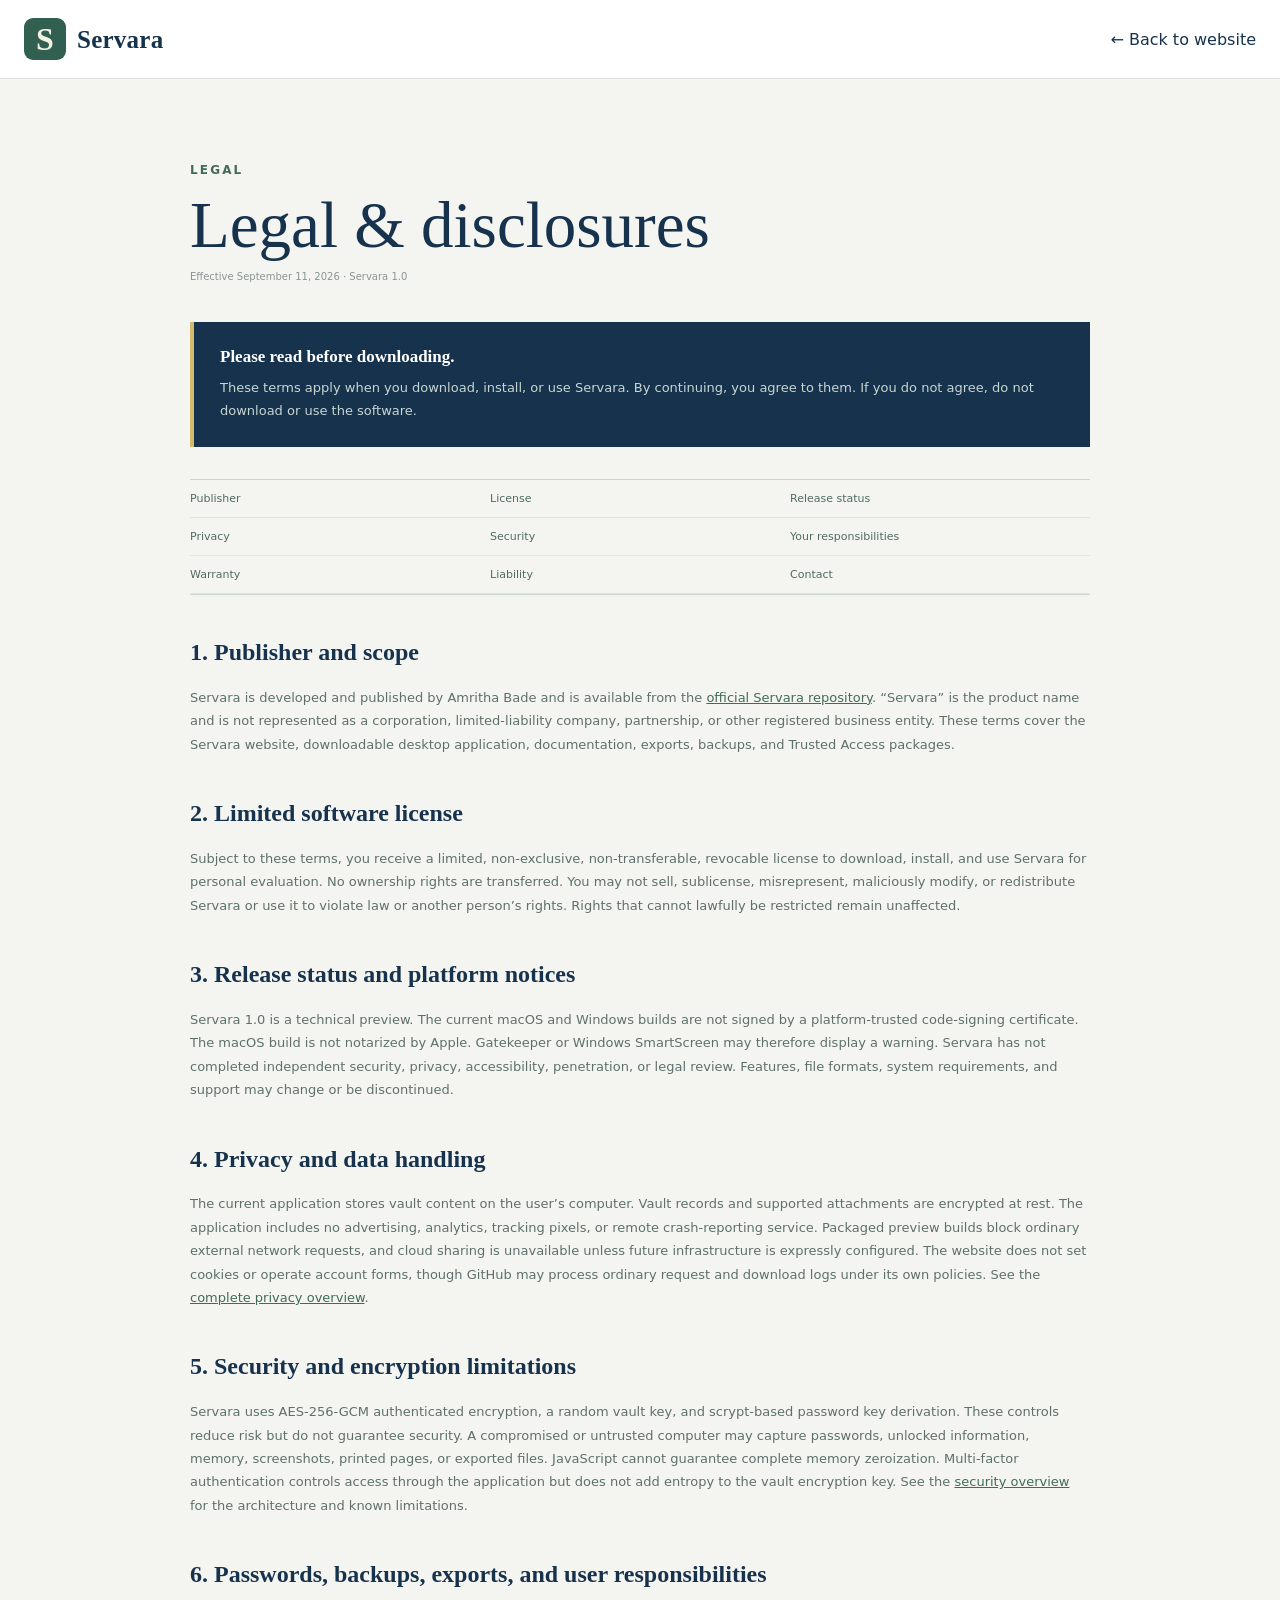
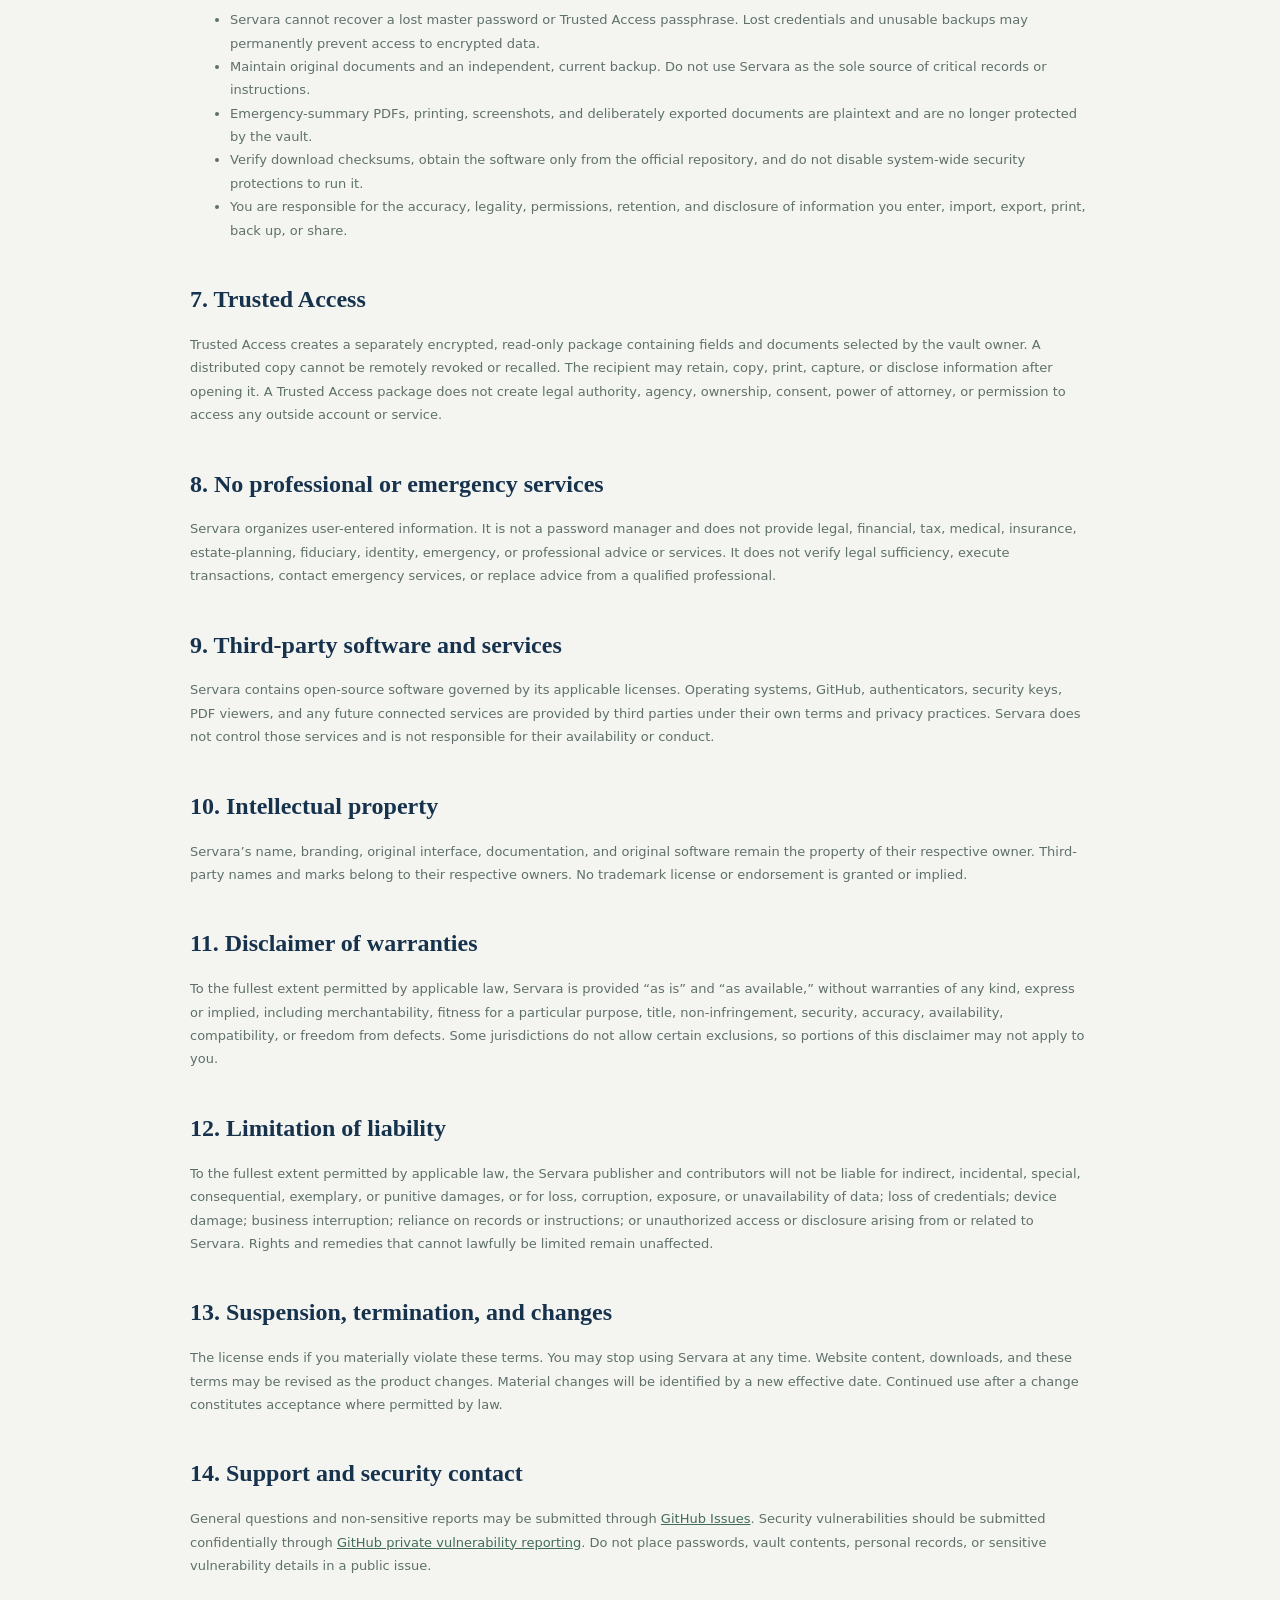
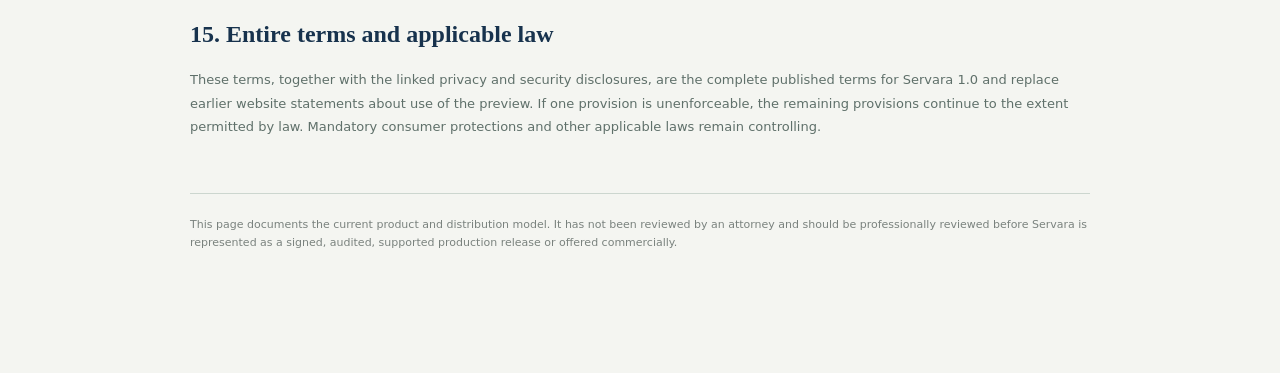
==== commit 2c818b08: "Add developer attribution" ====
--- a/legal.html
+++ b/legal.html
@@ -45,11 +45,12 @@
       <section id="publisher">
         <h2>1. Publisher and scope</h2>
         <p>
-          Servara is the product name of an independently published software project available from
-          the <a href="https://github.com/amrithasb/servara">official Servara repository</a>.
-          “Servara” is not represented as a corporation, limited-liability company, partnership, or
-          other registered business entity. These terms cover the Servara website, downloadable
-          desktop application, documentation, exports, backups, and Trusted Access packages.
+          Servara is developed and published by Amritha Bade and is available from the
+          <a href="https://github.com/amrithasb/servara">official Servara repository</a>. “Servara”
+          is the product name and is not represented as a corporation, limited-liability company,
+          partnership, or other registered business entity. These terms cover the Servara website,
+          downloadable desktop application, documentation, exports, backups, and Trusted Access
+          packages.
         </p>
       </section>
 
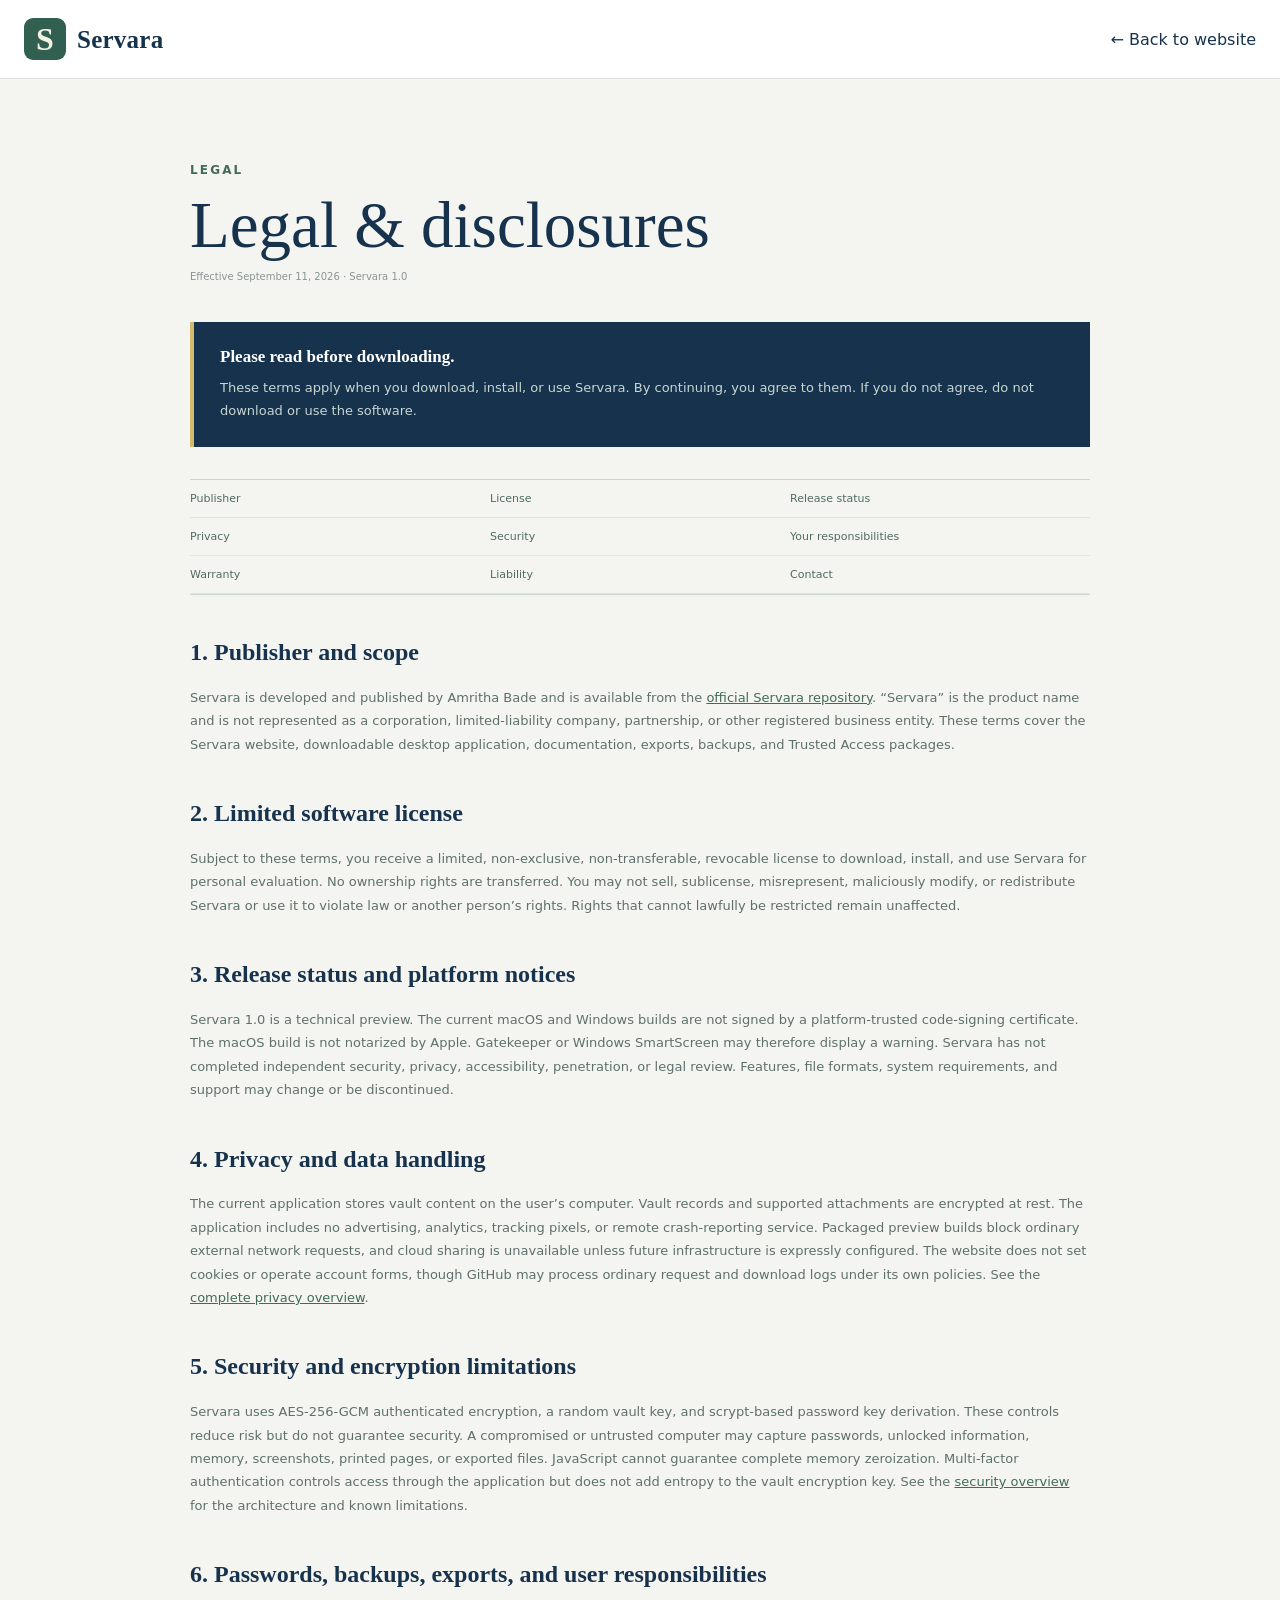
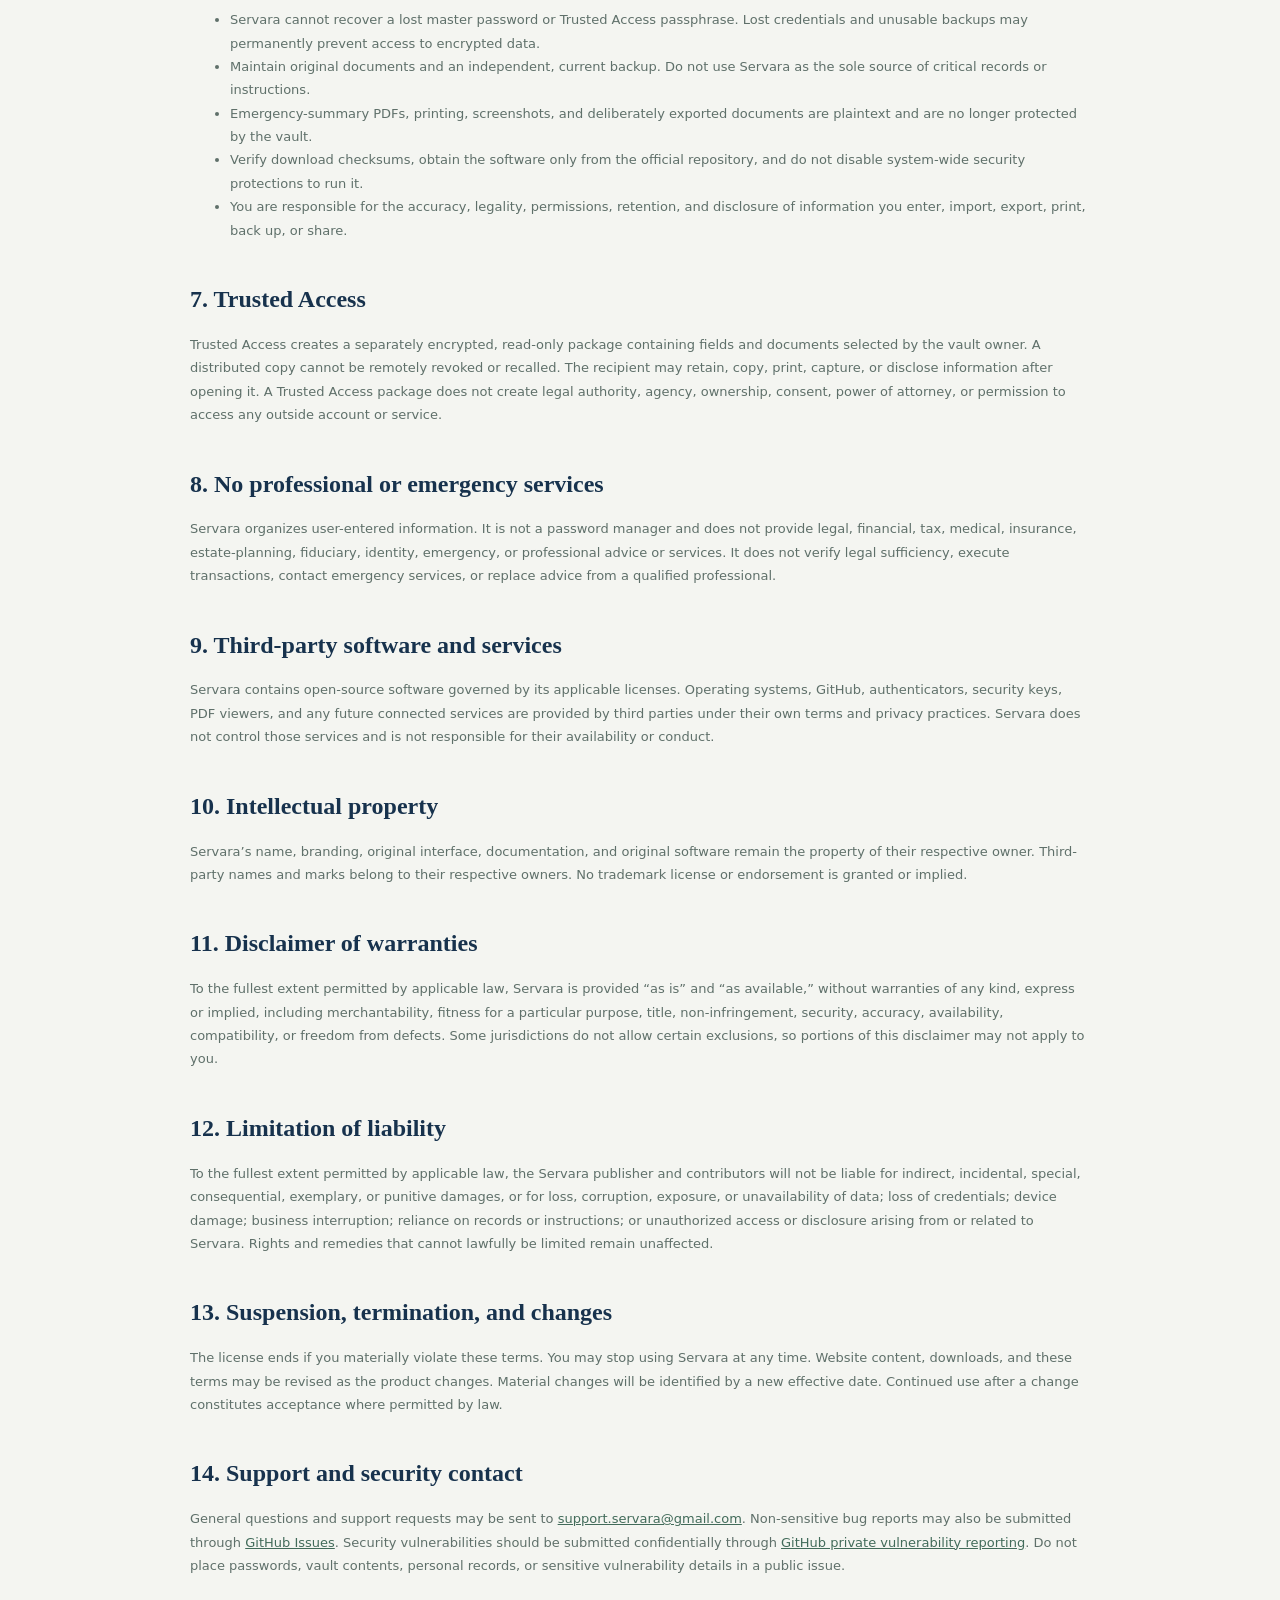
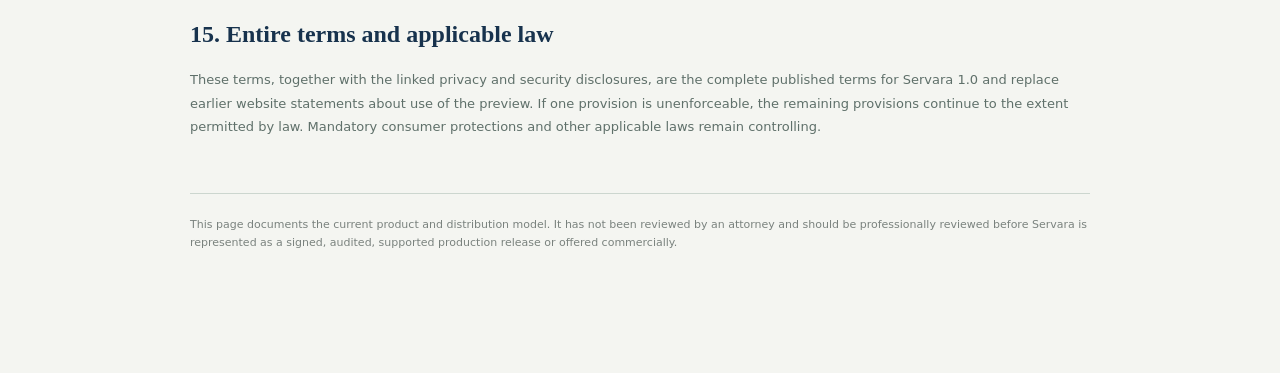
==== commit 293c6e0d: "Publish Servara support contact" ====
--- a/legal.html
+++ b/legal.html
@@ -206,7 +206,9 @@
       <section id="contact">
         <h2>14. Support and security contact</h2>
         <p>
-          General questions and non-sensitive reports may be submitted through
+          General questions and support requests may be sent to
+          <a href="mailto:support.servara@gmail.com">support.servara@gmail.com</a>. Non-sensitive
+          bug reports may also be submitted through
           <a href="https://github.com/amrithasb/servara/issues">GitHub Issues</a>. Security
           vulnerabilities should be submitted confidentially through
           <a href="https://github.com/amrithasb/servara/security/advisories/new"
